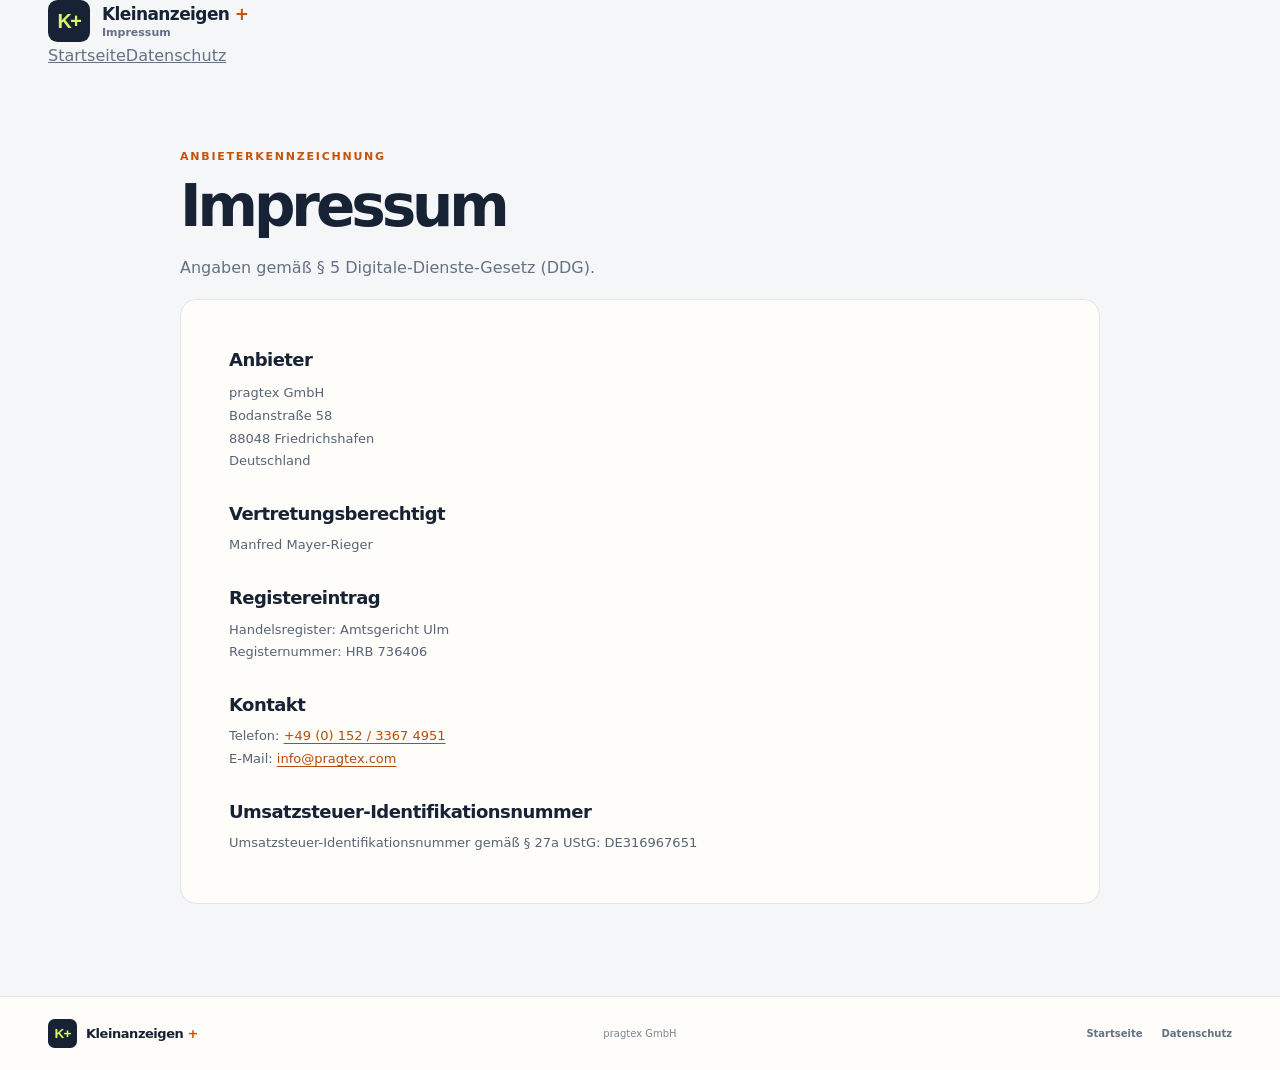
==== impressum.html @ 04e7991d "feat: add public Kleinanzeigen Plus website" ====
<!doctype html>
<html lang="de">
  <head>
    <meta charset="utf-8">
    <meta name="viewport" content="width=device-width, initial-scale=1">
    <meta name="description" content="Impressum von Kleinanzeigen +.">
    <meta name="theme-color" content="#f5f6f8">
    <title>Impressum · Kleinanzeigen +</title>
    <link rel="icon" href="assets/brand-mark.svg" type="image/svg+xml">
    <link rel="stylesheet" href="site.css">
  </head>
  <body class="policy-page">
    <header class="policy-header">
      <a class="brand" href="index.html" aria-label="Zur Startseite von Kleinanzeigen +">
        <img src="assets/brand-mark.svg" alt="" width="42" height="42">
        <span>Kleinanzeigen <b>+</b><small>Impressum</small></span>
      </a>
      <nav aria-label="Weitere Seiten"><a href="index.html">Startseite</a><a href="privacy.html">Datenschutz</a></nav>
    </header>

    <main class="policy-main">
      <p class="eyebrow eyebrow-light">Anbieterkennzeichnung</p>
      <h1>Impressum</h1>
      <p class="policy-lede">Angaben gemäß § 5 Digitale-Dienste-Gesetz (DDG).</p>
      <article class="policy-document" style="margin-top:18px">
        <h2>Anbieter</h2>
        <address>pragtex GmbH<br>Bodanstraße 58<br>88048 Friedrichshafen<br>Deutschland</address>

        <h2>Vertretungsberechtigt</h2>
        <p>Manfred Mayer-Rieger</p>

        <h2>Registereintrag</h2>
        <p>Handelsregister: Amtsgericht Ulm<br>Registernummer: HRB 736406</p>

        <h2>Kontakt</h2>
        <p>Telefon: <a href="tel:+4915233674951">+49 (0) 152 / 3367 4951</a><br>E-Mail: <a href="mailto:info@pragtex.com">info@pragtex.com</a></p>

        <h2>Umsatzsteuer-Identifikationsnummer</h2>
        <p>Umsatzsteuer-Identifikationsnummer gemäß § 27a UStG: DE316967651</p>
      </article>
    </main>

    <footer class="site-footer">
      <a class="footer-brand" href="index.html"><img src="assets/brand-mark.svg" alt="" width="30" height="30"><span>Kleinanzeigen <b>+</b></span></a>
      <span class="footer-owner">pragtex GmbH</span>
      <nav aria-label="Weitere Informationen"><a href="index.html">Startseite</a><a href="privacy.html">Datenschutz</a></nav>
    </footer>
  </body>
</html>
---- site.css ----
:root {
  color-scheme: light;
  --navy: #172235;
  --navy-soft: #25344a;
  --ink-muted: #aeb8c7;
  --lime: #d9f56a;
  --orange: #ef7420;
  --paper: #fffdf9;
  --line: rgba(255,255,255,.18);
  font-family: "DM Sans", Inter, ui-sans-serif, system-ui, -apple-system, BlinkMacSystemFont, "Segoe UI", sans-serif;
  color: var(--navy);
  background: var(--paper);
  font-synthesis: none;
  text-rendering: optimizeLegibility;
  -webkit-font-smoothing: antialiased;
}

* { box-sizing: border-box; }
html { min-width: 320px; scroll-behavior: smooth; }
body { margin: 0; min-width: 320px; }
a { color: inherit; }
a:focus-visible { outline: 3px solid var(--orange); outline-offset: 4px; }

.site-header {
  position: absolute;
  z-index: 2;
  inset: 0 0 auto;
  display: flex;
  align-items: center;
  justify-content: space-between;
  gap: 28px;
  width: min(100% - 96px, 1320px);
  height: 92px;
  margin-inline: auto;
  color: var(--paper);
}
.brand, .footer-brand { display: inline-flex; align-items: center; gap: 12px; text-decoration: none; font-size: 17px; font-weight: 800; letter-spacing: -.035em; white-space: nowrap; }
.brand img { width: 42px; height: 42px; }
.brand b, .footer-brand b { color: var(--lime); }
.site-header nav, .site-footer nav { display: flex; align-items: center; gap: clamp(18px, 3vw, 40px); }
.site-header nav a { color: #dbe1e8; text-decoration: none; font-size: 13px; font-weight: 600; transition: color .18s ease; }
.site-header nav a:hover { color: var(--lime); }
.site-header .nav-contact { color: var(--paper); }
.inline-icon { display: inline-block; width: 15px; height: 15px; flex: 0 0 auto; fill: none; stroke: currentColor; stroke-width: 1.8; stroke-linecap: round; stroke-linejoin: round; }
.nav-contact .inline-icon, .hero-text-link .inline-icon { margin-left: 4px; color: var(--lime); }

.hero { position: relative; overflow: hidden; min-height: 750px; padding: 92px max(48px, calc((100vw - 1320px) / 2)) 0; color: var(--paper); background: var(--navy); }
.hero::before { position: absolute; top: -40%; right: -9%; width: 65vw; height: 90%; border: 1px solid rgba(217,245,106,.12); border-radius: 50%; content: ""; transform: rotate(-23deg); }
.hero::after { position: absolute; right: 8%; bottom: -280px; width: 620px; height: 620px; border: 1px solid rgba(217,245,106,.1); border-radius: 50%; content: ""; }
.hero-inner { position: relative; z-index: 1; display: grid; grid-template-columns: minmax(0, .95fr) minmax(460px, 1.05fr); align-items: center; gap: clamp(50px, 8vw, 122px); width: min(100%, 1320px); min-height: 625px; margin: 0 auto; padding-block: 65px 50px; }
.hero-copy { max-width: 610px; animation: rise-in .7s .08s both ease-out; }
.eyebrow { display: flex; align-items: center; gap: 9px; margin: 0 0 22px; color: var(--lime); font-size: 11px; font-weight: 800; letter-spacing: .16em; line-height: 1.4; text-transform: uppercase; }
.eyebrow-dot { width: 7px; height: 7px; border-radius: 50%; background: var(--orange); box-shadow: 0 0 0 4px rgba(239,116,32,.14); }
.hero h1 { margin: 0; font-size: clamp(47px, 5.5vw, 78px); font-weight: 700; letter-spacing: -.075em; line-height: .99; }
.hero h1 span { color: var(--lime); }
.hero-lede { max-width: 520px; margin: 26px 0 0; color: #c3ccd8; font-size: clamp(16px, 1.45vw, 19px); line-height: 1.7; }
.hero-actions { display: flex; flex-wrap: wrap; align-items: center; gap: 22px; margin-top: 33px; }
.button { display: inline-flex; align-items: center; justify-content: center; gap: 23px; min-height: 52px; padding: 0 21px; border-radius: 999px; text-decoration: none; font-size: 13px; font-weight: 800; transition: transform .2s ease, background-color .2s ease, box-shadow .2s ease; }
.button:hover { transform: translateY(-2px); }
.button-lime { background: var(--lime); color: var(--navy); box-shadow: 0 8px 24px rgba(217,245,106,.16); }
.button-lime:hover { background: #e5ff80; box-shadow: 0 12px 28px rgba(217,245,106,.24); }
.hero-text-link { color: var(--paper); font-size: 13px; font-weight: 700; text-decoration: none; }
.hero-text-link span { margin-left: 5px; color: var(--lime); }
.hero-footnote { margin: 27px 0 0; color: #929eb0; font-size: 11px; }

.product-scene { position: relative; justify-self: end; width: min(100%, 535px); padding: 25px 30px 46px; animation: rise-in .82s .23s both ease-out; }
.scene-glow { position: absolute; inset: 12% 5% 11%; border-radius: 45%; background: rgba(217,245,106,.18); filter: blur(64px); }
.app-window { position: relative; overflow: hidden; border: 1px solid rgba(23,34,53,.11); border-radius: 17px; background: #f5f6f8; color: var(--navy); box-shadow: 0 25px 70px rgba(0,0,0,.32); transform: rotate(1deg); transition: transform .35s cubic-bezier(.2,.8,.2,1), box-shadow .35s ease; }
.product-scene:hover .app-window { transform: rotate(0) translateY(-5px); box-shadow: 0 34px 80px rgba(0,0,0,.38); }
.window-top { display: flex; align-items: center; justify-content: space-between; min-height: 73px; padding: 0 23px; border-bottom: 1px solid #e1e5e9; background: var(--paper); }
.window-brand { display: inline-flex; align-items: center; gap: 10px; font-size: 14px; font-weight: 800; letter-spacing: -.03em; }
.window-brand img { width: 32px; height: 32px; }
.window-settings { display: grid; place-items: center; width: 36px; height: 36px; border: 1px solid #e0e5ea; border-radius: 50%; background: white; }
.window-settings svg { width: 18px; height: 18px; fill: none; stroke: #536071; stroke-width: 1.8; stroke-linecap: round; }
.window-body { padding: 27px 25px 25px; }
.window-label { margin: 0 0 7px; color: #c4540a; font-size: 9px; font-weight: 800; letter-spacing: .16em; }
.window-body h2 { margin: 0; font-size: 25px; font-weight: 750; letter-spacing: -.05em; }
.window-count { margin: 5px 0 21px; color: #687486; font-size: 12px; }
.template-row { display: grid; gap: 7px; margin-top: 10px; padding: 14px 15px; border: 1px solid #e1e5e9; border-radius: 10px; background: var(--paper); }
.template-row strong { font-size: 13px; letter-spacing: -.02em; }
.template-row-muted { opacity: .72; }
.template-folder { display: inline-flex; align-items: center; gap: 6px; color: #687486; font-size: 10px; }
.template-folder svg { width: 14px; height: 14px; fill: none; stroke: currentColor; stroke-width: 1.6; stroke-linejoin: round; }
.template-meta { color: #687486; font-size: 11px; }
.template-meta i { display: inline-block; width: 3px; height: 3px; margin: 0 6px 2px; border-radius: 50%; background: #98a2b0; }
.window-button { display: flex; align-items: center; justify-content: center; gap: 8px; margin-top: 17px; padding: 12px; border-radius: 999px; background: #ef7420; color: white; font-size: 12px; font-weight: 800; }
.window-button svg { width: 17px; height: 17px; fill: none; stroke: currentColor; stroke-width: 1.8; stroke-linecap: round; }
.scene-caption { position: absolute; right: -8px; bottom: 14px; display: inline-flex; align-items: center; gap: 9px; padding: 11px 15px; border: 1px solid rgba(23,34,53,.08); border-radius: 999px; background: var(--paper); color: var(--navy); box-shadow: 0 10px 30px rgba(0,0,0,.18); font-size: 11px; font-weight: 700; }
.caption-check { display: grid; place-items: center; width: 21px; height: 21px; border-radius: 50%; background: var(--lime); font-size: 12px; }
.caption-check svg { width: 14px; height: 14px; fill: none; stroke: var(--navy); stroke-width: 2; stroke-linecap: round; stroke-linejoin: round; }
.hero-bottomline { position: relative; z-index: 1; display: flex; justify-content: space-between; width: min(100%, 1320px); margin: 0 auto; padding: 17px 0 21px; border-top: 1px solid var(--line); color: #9ba6b5; font-size: 10px; font-weight: 600; letter-spacing: .04em; }

.section-wrap { width: min(100% - 96px, 1180px); margin-inline: auto; }
.workflow { display: grid; grid-template-columns: .9fr 1.1fr; gap: clamp(60px, 10vw, 150px); padding-block: 118px 124px; }
.eyebrow-light { color: #c4540a; }
.section-heading h2, .privacy-copy h2, .closing h2 { margin: 0; font-size: clamp(36px, 4.3vw, 56px); line-height: 1.05; letter-spacing: -.07em; }
.workflow-steps { border-top: 1px solid #dfe3e8; }
.workflow-step { display: grid; grid-template-columns: 58px minmax(0, 1fr); gap: 13px; padding: 23px 0 22px; border-bottom: 1px solid #dfe3e8; }
.step-index { padding-top: 2px; color: #c4540a; font-size: 11px; font-weight: 800; letter-spacing: .11em; }
.workflow-step h3 { margin: 0; font-size: 16px; letter-spacing: -.025em; }
.workflow-step p { max-width: 520px; margin: 7px 0 0; color: #647184; font-size: 13px; line-height: 1.65; }

.privacy-band { overflow: hidden; background: var(--navy); color: var(--paper); }
.privacy-inner { display: grid; grid-template-columns: 92px minmax(0, 690px); gap: 36px; align-items: start; width: min(100% - 96px, 930px); margin-inline: auto; padding-block: 102px 108px; }
.privacy-symbol { display: grid; place-items: center; width: 72px; height: 72px; border: 1px solid rgba(217,245,106,.24); border-radius: 22px; background: rgba(217,245,106,.08); }
.privacy-symbol svg { width: 42px; height: 42px; fill: none; stroke: var(--lime); stroke-width: 2; stroke-linecap: round; stroke-linejoin: round; }
.privacy-copy h2 { font-size: clamp(35px, 4.1vw, 52px); }
.privacy-copy > p:not(.eyebrow) { max-width: 670px; margin: 20px 0 0; color: #bdc7d4; font-size: 14px; line-height: 1.8; }
.underlined-link { display: inline-flex; align-items: center; gap: 10px; margin-top: 23px; color: var(--lime); font-size: 12px; font-weight: 750; text-decoration-thickness: 1px; text-underline-offset: 4px; }

.closing { padding-block: 110px 116px; text-align: center; }
.closing .eyebrow { justify-content: center; }
.closing h2 { max-width: 660px; margin: 0 auto; font-size: clamp(38px, 5vw, 62px); }
.closing > p:not(.eyebrow) { margin: 17px 0 0; color: #647184; font-size: 14px; }
.button-dark { margin-top: 28px; background: var(--navy); color: var(--paper); }
.button-dark:hover { background: var(--navy-soft); }

.site-footer { display: grid; grid-template-columns: 1fr auto 1fr; align-items: center; gap: 24px; padding: 22px max(48px, calc((100vw - 1320px) / 2)); border-top: 1px solid #e6e8eb; background: var(--paper); }
.footer-brand { gap: 9px; font-size: 13px; }
.footer-brand img { width: 29px; height: 29px; }
.footer-brand b { color: #c4540a; }
.footer-owner { color: #7b8695; font-size: 10px; text-align: center; }
.site-footer nav { justify-content: flex-end; gap: 19px; }
.site-footer nav a { color: #647184; font-size: 10px; font-weight: 650; text-decoration: none; }
.site-footer nav a:hover { color: #c4540a; }

.policy-page { min-height: 100vh; background: #f4f6f8; }
.policy-header { position: static; width: min(100% - 96px, 1320px); height: 92px; margin-inline: auto; color: var(--navy); }
.policy-header .brand { color: var(--navy); }
.policy-header .brand b { color: #c4540a; }
.policy-header .brand small { display: block; margin-top: 2px; color: #647184; font-size: 11px; font-weight: 600; letter-spacing: 0; }
.policy-header nav a { color: #647184; }
.policy-header nav a:hover { color: #c4540a; }
.policy-main { width: min(100% - 96px, 920px); margin-inline: auto; padding: 57px 0 92px; }
.policy-main > .eyebrow { margin-bottom: 12px; }
.policy-main > h1 { max-width: 780px; margin: 0; font-size: clamp(38px, 5vw, 58px); line-height: 1.04; letter-spacing: -.07em; }
.policy-lede { max-width: 760px; margin: 17px 0 0; color: #647184; font-size: 16px; line-height: 1.7; }
.policy-draft { margin-top: 28px; padding: 18px 20px; border: 1px solid #efcda8; border-radius: 12px; background: #fff7ec; color: #75400f; }
.policy-draft strong { font-size: 13px; }
.policy-draft p { margin: 5px 0 0; color: #785b3f; font-size: 12px; line-height: 1.6; }
.policy-date { margin: 27px 0 10px; color: #748094; font-size: 11px; }
.policy-document { padding: clamp(24px, 5vw, 48px); border: 1px solid #e1e5e9; border-radius: 16px; background: var(--paper); }
.policy-document h2 { margin: 29px 0 8px; font-size: 18px; line-height: 1.35; letter-spacing: -.03em; }
.policy-document h2:first-child { margin-top: 0; }
.policy-document p, .policy-document address { color: #566477; font-size: 13px; line-height: 1.75; }
.policy-document p { margin: 8px 0 0; }
.policy-document address { margin-top: 10px; font-style: normal; }
.policy-document a { color: #b34d08; text-underline-offset: 3px; }
.policy-document code { overflow-wrap: anywhere; }
.policy-page .site-footer { background: var(--paper); }

.js .workflow-step, .js .privacy-inner, .js .closing > * { opacity: 0; transform: translateY(15px); transition: opacity .55s ease, transform .55s cubic-bezier(.2,.8,.2,1); }
.js .is-visible { opacity: 1; transform: translateY(0); }
@keyframes rise-in { from { opacity: 0; transform: translateY(16px); } to { opacity: 1; transform: translateY(0); } }

@media (max-width: 900px) {
  .site-header { width: calc(100% - 48px); }
  .hero { padding-inline: 28px; }
  .hero-inner { grid-template-columns: 1fr; gap: 45px; padding-top: 82px; }
  .hero-copy { max-width: 660px; }
  .product-scene { justify-self: center; width: min(100%, 555px); }
  .hero-bottomline { margin-top: 10px; }
  .workflow { grid-template-columns: 1fr; gap: 40px; padding-block: 88px; }
  .privacy-inner { width: calc(100% - 56px); }
}
@media (max-width: 600px) {
  .site-header { height: 75px; width: calc(100% - 36px); }
  .brand { gap: 9px; font-size: 14px; }
  .brand img { width: 35px; height: 35px; }
  .site-header nav { gap: 0; }
  .site-header nav a:not(.nav-contact) { display: none; }
  .site-header .nav-contact { font-size: 12px; }
  .hero { min-height: auto; padding: 75px 20px 0; }
  .hero-inner { grid-template-columns: minmax(0, 1fr); min-height: auto; gap: 27px; padding: 65px 0 34px; }
  .hero-copy { min-width: 0; }
  .hero h1 { font-size: clamp(40px, 11vw, 54px); }
  .hero h1 span { font-size: .87em; }
  .hero-lede { margin-top: 19px; font-size: 15px; }
  .hero-actions { align-items: flex-start; flex-direction: column; gap: 17px; margin-top: 25px; }
  .hero-footnote { max-width: 270px; line-height: 1.6; }
  .product-scene { padding: 6px 7px 33px; }
  .window-top { min-height: 61px; padding-inline: 14px; }
  .window-brand { font-size: 12px; }
  .window-brand img { width: 28px; height: 28px; }
  .window-body { padding: 20px 15px 17px; }
  .window-body h2 { font-size: 22px; }
  .scene-caption { right: 0; bottom: 2px; padding: 8px 11px; font-size: 9px; }
  .hero-bottomline { gap: 16px; font-size: 8px; }
  .hero-bottomline span:last-child { text-align: right; }
  .section-wrap { width: calc(100% - 40px); }
  .workflow { gap: 28px; padding-block: 72px 78px; }
  .section-heading h2, .privacy-copy h2 { font-size: 39px; }
  .workflow-step { grid-template-columns: 39px minmax(0, 1fr); gap: 7px; }
  .workflow-step h3 { font-size: 14px; }
  .workflow-step p { font-size: 12px; }
  .privacy-inner { grid-template-columns: 1fr; gap: 22px; width: calc(100% - 40px); padding-block: 70px 75px; }
  .privacy-symbol { width: 58px; height: 58px; border-radius: 18px; }
  .privacy-symbol svg { width: 34px; height: 34px; }
  .privacy-copy > p:not(.eyebrow) { font-size: 13px; }
  .closing { padding-block: 78px 82px; }
  .closing h2 { font-size: 42px; }
  .site-footer { grid-template-columns: 1fr auto; gap: 14px; padding: 18px 20px; }
  .footer-owner { grid-column: 1 / -1; grid-row: 2; text-align: left; }
  .site-footer nav { grid-column: 1 / -1; grid-row: 3; justify-content: flex-start; flex-wrap: wrap; gap: 10px 17px; }
  .policy-header { width: calc(100% - 36px); height: 75px; }
  .policy-header nav { gap: 0; }
  .policy-header nav a:first-child { display: none; }
  .policy-main { width: calc(100% - 40px); padding-block: 42px 72px; }
  .policy-main > h1 { font-size: 42px; }
  .policy-lede { font-size: 14px; }
  .policy-document { padding: 23px 19px; }
  .policy-document h2 { font-size: 16px; }
  .policy-document p, .policy-document address { font-size: 12px; }
}
@media (prefers-reduced-motion: reduce) {
  html { scroll-behavior: auto; }
  *, *::before, *::after { animation-duration: .01ms !important; animation-iteration-count: 1 !important; scroll-behavior: auto !important; transition-duration: .01ms !important; }
}
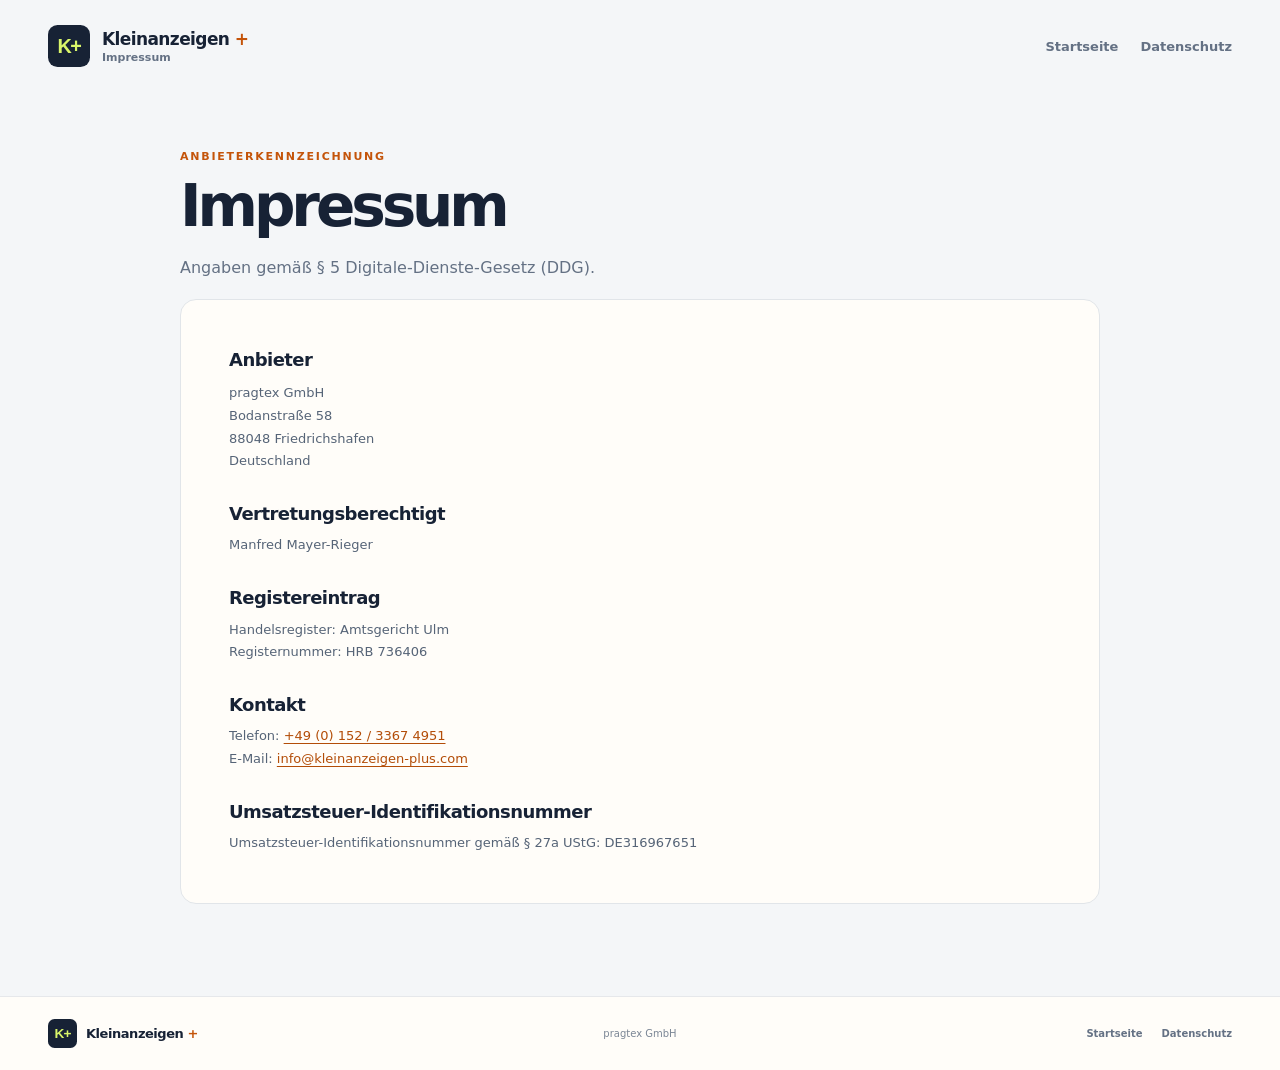
==== commit fa490fe9: "fix: use product contact email on public site" ====
--- a/impressum.html
+++ b/impressum.html
@@ -33,7 +33,7 @@
         <p>Handelsregister: Amtsgericht Ulm<br>Registernummer: HRB 736406</p>
 
         <h2>Kontakt</h2>
-        <p>Telefon: <a href="tel:+4915233674951">+49 (0) 152 / 3367 4951</a><br>E-Mail: <a href="mailto:info@pragtex.com">info@pragtex.com</a></p>
+        <p>Telefon: <a href="tel:+4915233674951">+49 (0) 152 / 3367 4951</a><br>E-Mail: <a href="mailto:info@kleinanzeigen-plus.com">info@kleinanzeigen-plus.com</a></p>
 
         <h2>Umsatzsteuer-Identifikationsnummer</h2>
         <p>Umsatzsteuer-Identifikationsnummer gemäß § 27a UStG: DE316967651</p>
--- a/site.css
+++ b/site.css
@@ -125,11 +125,12 @@
 .site-footer nav a:hover { color: #c4540a; }
 
 .policy-page { min-height: 100vh; background: #f4f6f8; }
-.policy-header { position: static; width: min(100% - 96px, 1320px); height: 92px; margin-inline: auto; color: var(--navy); }
+.policy-header { position: static; display: flex; align-items: center; justify-content: space-between; gap: 24px; width: min(100% - 96px, 1320px); height: 92px; margin-inline: auto; color: var(--navy); }
 .policy-header .brand { color: var(--navy); }
 .policy-header .brand b { color: #c4540a; }
 .policy-header .brand small { display: block; margin-top: 2px; color: #647184; font-size: 11px; font-weight: 600; letter-spacing: 0; }
-.policy-header nav a { color: #647184; }
+.policy-header nav { display: flex; align-items: center; justify-content: flex-end; gap: clamp(12px, 2vw, 22px); margin-left: auto; }
+.policy-header nav a { color: #647184; font-size: 13px; font-weight: 600; text-decoration: none; white-space: nowrap; transition: color .18s ease; }
 .policy-header nav a:hover { color: #c4540a; }
 .policy-main { width: min(100% - 96px, 920px); margin-inline: auto; padding: 57px 0 92px; }
 .policy-main > .eyebrow { margin-bottom: 12px; }
@@ -203,8 +204,7 @@
   .footer-owner { grid-column: 1 / -1; grid-row: 2; text-align: left; }
   .site-footer nav { grid-column: 1 / -1; grid-row: 3; justify-content: flex-start; flex-wrap: wrap; gap: 10px 17px; }
   .policy-header { width: calc(100% - 36px); height: 75px; }
-  .policy-header nav { gap: 0; }
-  .policy-header nav a:first-child { display: none; }
+  .policy-header nav { gap: 12px; }
   .policy-main { width: calc(100% - 40px); padding-block: 42px 72px; }
   .policy-main > h1 { font-size: 42px; }
   .policy-lede { font-size: 14px; }
@@ -212,6 +212,11 @@
   .policy-document h2 { font-size: 16px; }
   .policy-document p, .policy-document address { font-size: 12px; }
 }
+@media (max-width: 380px) {
+  .policy-header { gap: 10px; }
+  .policy-header nav { gap: 0; }
+  .policy-header nav a:first-child { display: none; }
+}
 @media (prefers-reduced-motion: reduce) {
   html { scroll-behavior: auto; }
   *, *::before, *::after { animation-duration: .01ms !important; animation-iteration-count: 1 !important; scroll-behavior: auto !important; transition-duration: .01ms !important; }
